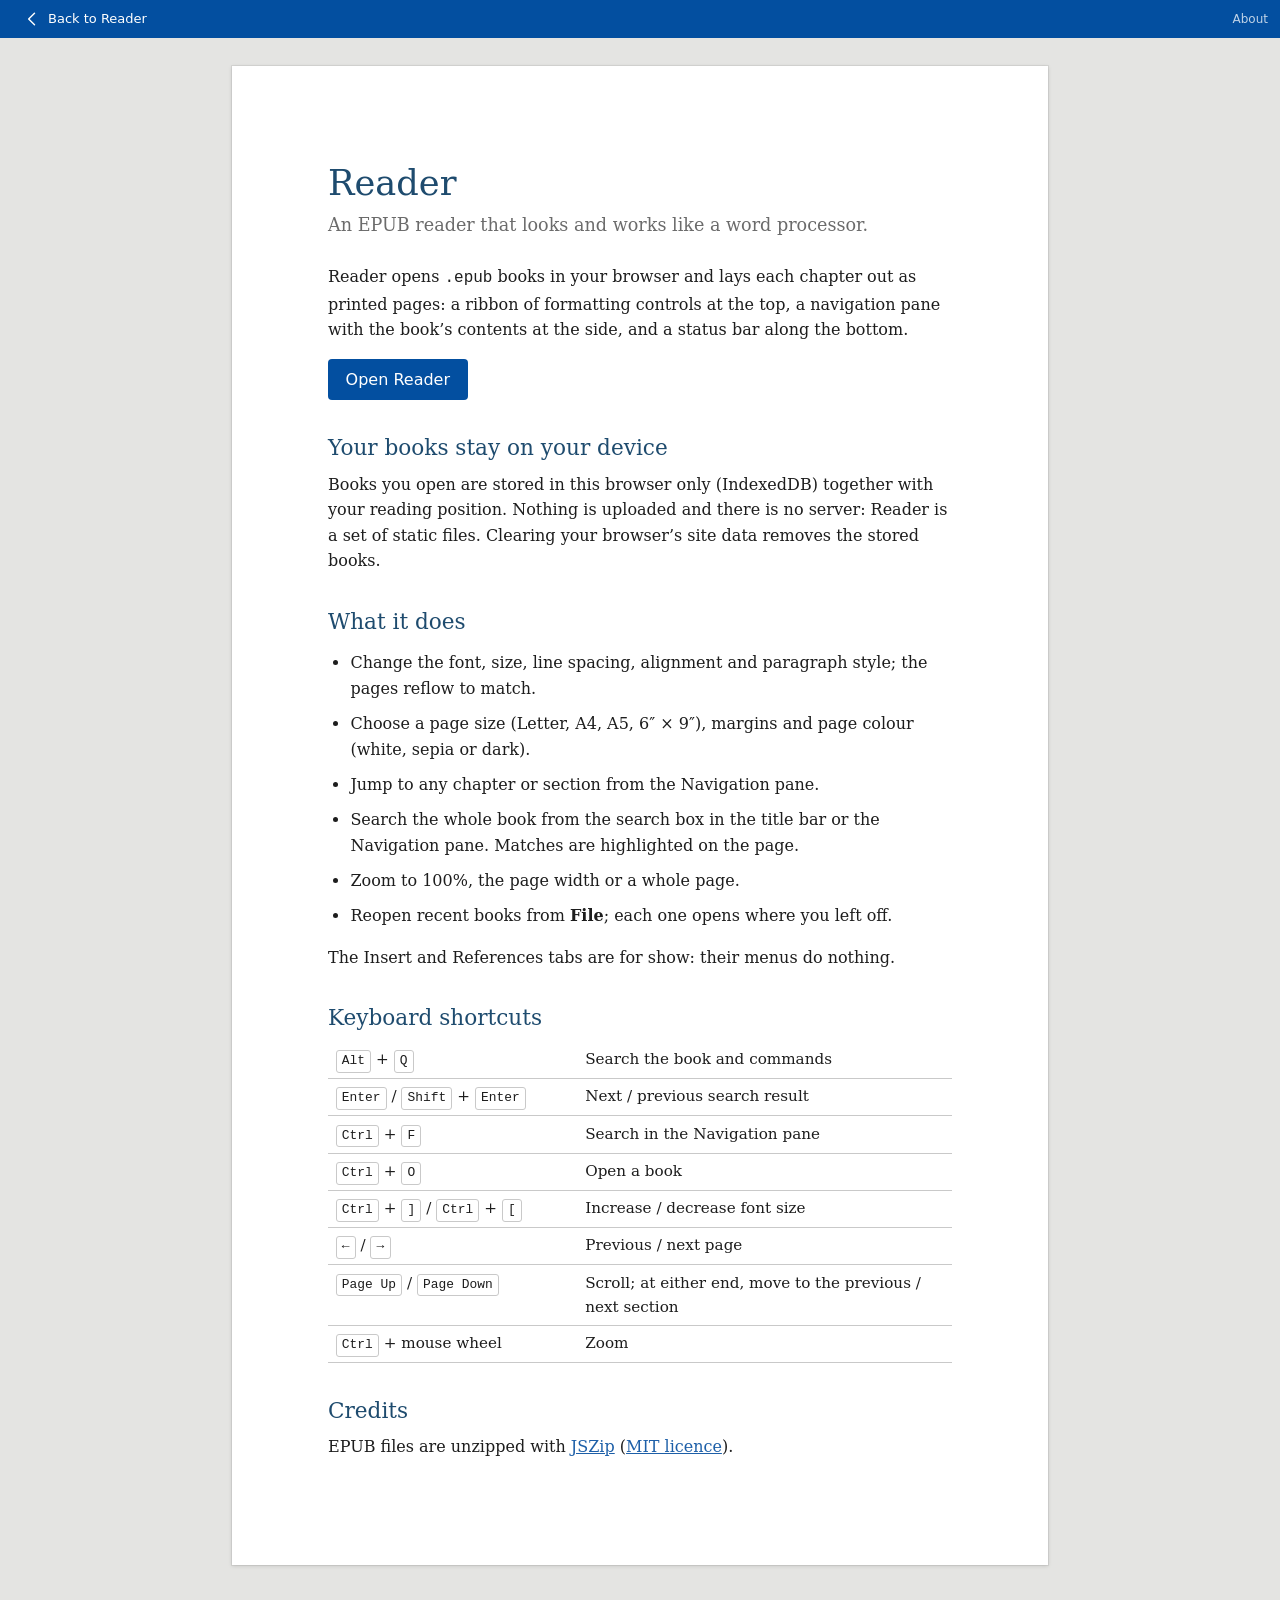
==== about.html @ f87c63a4 "Add Insert, References and Help tabs, title bar search and About page - Insert, References and Help " ====
<!doctype html>
<html lang="en">
<head>
  <meta charset="utf-8">
  <meta name="viewport" content="width=device-width, initial-scale=1">
  <meta http-equiv="Content-Security-Policy" content="default-src 'self'; script-src 'self'; style-src 'self' 'unsafe-inline'; img-src 'self' data:; object-src 'none'; base-uri 'none'; form-action 'none'; frame-src 'none'">
  <meta name="referrer" content="no-referrer">
  <meta name="description" content="About Reader: an EPUB reader laid out like a word processor. Books stay on your device.">
  <title>About Reader</title>
  <link rel="icon" href="assets/icon.svg" type="image/svg+xml">
  <link rel="stylesheet" href="css/app.css">
  <link rel="stylesheet" href="css/book.css">
  <script src="js/about.js"></script>
  <style>
    html, body { height: auto; min-height: 100%; overflow: auto; background: var(--canvas); }
    .about-bar { position: sticky; top: 0; display: flex; justify-content: space-between; gap: 12px; }
    .about-bar a { color: inherit; text-decoration: none; display: inline-flex; align-items: center; gap: 6px; padding: 4px 10px; border-radius: 4px; }
    .about-bar a:hover { background: rgba(255, 255, 255, .15); }
    .sheet {
      width: min(816px, calc(100% - 32px));
      margin: 28px auto 48px;
      padding: clamp(28px, 8vw, 96px);
      background: var(--paper);
      color: var(--ink);
      box-shadow: var(--page-shadow);
      font: 16px/1.6 Georgia, "DejaVu Serif", serif;
    }
    .sheet h1, .sheet h2 { color: var(--heading); font-weight: 500; line-height: 1.2; }
    .sheet h1 { margin: 0 0 .2em; font-size: 2.2em; }
    .sheet h2 { margin: 1.6em 0 .5em; font-size: 1.35em; }
    .sheet .lead { margin: 0 0 1.4em; color: var(--ink-soft); font-size: 1.1em; }
    .sheet p, .sheet li { margin: 0 0 .6em; }
    .sheet ul { padding-left: 1.4em; }
    .sheet a { color: var(--link); }
    .sheet table { width: 100%; border-collapse: collapse; font-size: .95em; }
    .sheet td { padding: .35em .5em; border-bottom: 1px solid var(--rule); vertical-align: top; }
    .sheet td:first-child { width: 40%; white-space: nowrap; }
    kbd {
      display: inline-block;
      padding: 0 .4em;
      border: 1px solid var(--rule);
      border-radius: 3px;
      font: .85em/1.6 ui-monospace, Menlo, Consolas, monospace;
    }
    .open-btn {
      display: inline-flex; align-items: center; gap: 8px; margin-top: .4em; padding: .5em 1.1em;
      border-radius: 4px; background: var(--accent); color: var(--accent-ink) !important; text-decoration: none;
      font-family: var(--ui-font);
    }
    .open-btn:hover { background: var(--accent-deep); }
  </style>
</head>
<body>
  <header class="titlebar about-bar">
    <a href="./" title="Back to Reader">
      <svg viewBox="0 0 24 24" width="20" height="20" fill="none" stroke="currentColor" stroke-width="1.7" stroke-linecap="round" stroke-linejoin="round" aria-hidden="true"><path d="M15 5l-7 7 7 7"/></svg>
      Back to Reader
    </a>
    <span class="tb-note">About</span>
  </header>

  <main class="sheet">
    <h1>Reader</h1>
    <p class="lead">An EPUB reader that looks and works like a word processor.</p>

    <p>Reader opens <code>.epub</code> books in your browser and lays each chapter out as printed pages: a ribbon of formatting controls at the top, a navigation pane with the book’s contents at the side, and a status bar along the bottom.</p>
    <p><a class="open-btn" href="./">Open Reader</a></p>

    <h2>Your books stay on your device</h2>
    <p>Books you open are stored in this browser only (IndexedDB) together with your reading position. Nothing is uploaded and there is no server: Reader is a set of static files. Clearing your browser’s site data removes the stored books.</p>

    <h2>What it does</h2>
    <ul>
      <li>Change the font, size, line spacing, alignment and paragraph style; the pages reflow to match.</li>
      <li>Choose a page size (Letter, A4, A5, 6″ × 9″), margins and page colour (white, sepia or dark).</li>
      <li>Jump to any chapter or section from the Navigation pane.</li>
      <li>Search the whole book from the search box in the title bar or the Navigation pane. Matches are highlighted on the page.</li>
      <li>Zoom to 100%, the page width or a whole page.</li>
      <li>Reopen recent books from <strong>File</strong>; each one opens where you left off.</li>
    </ul>
    <p>The Insert and References tabs are for show: their menus do nothing.</p>

    <h2>Keyboard shortcuts</h2>
    <table>
      <tr><td><kbd>Alt</kbd> + <kbd>Q</kbd></td><td>Search the book and commands</td></tr>
      <tr><td><kbd>Enter</kbd> / <kbd>Shift</kbd> + <kbd>Enter</kbd></td><td>Next / previous search result</td></tr>
      <tr><td><kbd>Ctrl</kbd> + <kbd>F</kbd></td><td>Search in the Navigation pane</td></tr>
      <tr><td><kbd>Ctrl</kbd> + <kbd>O</kbd></td><td>Open a book</td></tr>
      <tr><td><kbd>Ctrl</kbd> + <kbd>]</kbd> / <kbd>Ctrl</kbd> + <kbd>[</kbd></td><td>Increase / decrease font size</td></tr>
      <tr><td><kbd>←</kbd> / <kbd>→</kbd></td><td>Previous / next page</td></tr>
      <tr><td><kbd>Page Up</kbd> / <kbd>Page Down</kbd></td><td>Scroll; at either end, move to the previous / next section</td></tr>
      <tr><td><kbd>Ctrl</kbd> + mouse wheel</td><td>Zoom</td></tr>
    </table>

    <h2>Credits</h2>
    <p>EPUB files are unzipped with <a href="https://stuk.github.io/jszip/" rel="noopener noreferrer">JSZip</a> (<a href="vendor/jszip-LICENSE.md">MIT licence</a>).</p>
  </main>
</body>
</html>
---- css/app.css ----
/* Application chrome: title bar, ribbon, navigation pane, status bar, File
   backstage, dialogs and menus. Page typography lives in book.css. */

:root {
  --accent: #034fa0;
  --accent-deep: #0f3464;
  --accent-ink: #fff;
  --accent-soft: rgba(3, 79, 160, .12);
  --accent-line: #034fa0;
  --chrome: #f5f5f4;
  --chrome-2: #fbfbfa;
  --ribbon: #fcfcfb;
  --canvas: #e4e4e2;
  --line: #d9d9d6;
  --line-strong: #c4c4c0;
  --text: #242424;
  --muted: #646461;
  --hover: rgba(0, 0, 0, .055);
  --press: rgba(0, 0, 0, .1);
  --field: #fff;
  --shadow: 0 1px 3px rgba(0, 0, 0, .14), 0 3px 12px rgba(0, 0, 0, .07);
  --menu-shadow: 0 6px 24px rgba(0, 0, 0, .18), 0 1px 3px rgba(0, 0, 0, .12);
  --ui-font: "Segoe UI", system-ui, -apple-system, Roboto, "Helvetica Neue", Arial, sans-serif;
  --hl: #ffe066;
  --hl-current: #ff9f43;
  color-scheme: light;
}

:root[data-theme="sepia"] {
  --canvas: #dcd5c6;
}

:root[data-theme="dark"] {
  --accent: #0f3464;
  --accent-deep: #0a2547;
  --accent-soft: rgba(110, 168, 230, .16);
  --accent-line: #6ea8e6;
  --chrome: #262626;
  --chrome-2: #2c2c2c;
  --ribbon: #2e2e2e;
  --canvas: #1a1a1a;
  --line: #3b3b3b;
  --line-strong: #4a4a4a;
  --text: #e6e6e6;
  --muted: #a3a3a3;
  --hover: rgba(255, 255, 255, .07);
  --press: rgba(255, 255, 255, .12);
  --field: #1f1f1f;
  --shadow: 0 1px 3px rgba(0, 0, 0, .5), 0 3px 12px rgba(0, 0, 0, .35);
  --menu-shadow: 0 6px 24px rgba(0, 0, 0, .55), 0 1px 3px rgba(0, 0, 0, .4);
  --hl: #8a6d00;
  --hl-current: #c45f00;
  color-scheme: dark;
}

* { box-sizing: border-box; }
[hidden] { display: none !important; }

html, body {
  margin: 0;
  height: 100%;
  overflow: hidden;
  background: var(--chrome);
  color: var(--text);
  font: 13px/1.4 var(--ui-font);
  -webkit-font-smoothing: antialiased;
}

button, input, select { font: inherit; color: inherit; }
button { cursor: pointer; }
svg { flex: none; }

.app {
  position: fixed;
  inset: 0;
  display: flex;
  flex-direction: column;
}
.app > * { flex: none; }
.app > .workspace { flex: 1; }

/* Title bar ---------------------------------------------------------------- */

.titlebar {
  position: relative;
  z-index: 40;
  display: grid;
  grid-template-columns: minmax(0, 1fr) minmax(220px, 560px) minmax(0, 1fr);
  align-items: center;
  gap: 12px;
  height: 38px;
  padding: 0 12px;
  background: var(--accent);
  color: var(--accent-ink);
  user-select: none;
}
.tb-left { display: flex; align-items: center; gap: 8px; min-width: 0; }
.tb-logo { display: flex; opacity: .95; }
.tb-title {
  min-width: 0;
  overflow: hidden;
  white-space: nowrap;
  text-overflow: ellipsis;
}
.tb-doc { font-weight: 600; }
.tb-author { opacity: .75; }
.tb-right { justify-self: end; white-space: nowrap; }
.tb-note { font-size: 12px; opacity: .75; }

/* Title bar search ("Search for tools, help, and more") */
.tb-search {
  position: relative;
  display: flex;
  align-items: center;
  gap: 6px;
  height: 28px;
  padding: 0 4px 0 10px;
  border: 1px solid rgba(255, 255, 255, .28);
  border-radius: 6px;
  background: rgba(255, 255, 255, .14);
  color: rgba(255, 255, 255, .9);
  user-select: text;
}
.tb-search:hover { background: rgba(255, 255, 255, .2); }
.tb-search > svg { width: 16px; height: 16px; }
.tb-search input {
  flex: 1;
  min-width: 0;
  height: 100%;
  padding: 0;
  border: 0;
  outline: 0;
  background: none;
  color: inherit;
  font-size: 13px;
}
.tb-search input::placeholder { color: rgba(255, 255, 255, .82); }
.tb-search input::-webkit-search-cancel-button { display: none; }
.tb-search:focus-within {
  border-color: var(--line-strong);
  background: var(--field);
  color: var(--text);
  box-shadow: 0 2px 8px rgba(0, 0, 0, .2);
}
.tb-search:focus-within input::placeholder { color: var(--muted); }
.tb-count { flex: none; font-size: 12px; opacity: .8; white-space: nowrap; }
.tb-step {
  flex: none;
  display: inline-flex;
  align-items: center;
  justify-content: center;
  width: 22px;
  height: 22px;
  padding: 0;
  border: 0;
  border-radius: 3px;
  background: none;
  color: inherit;
}
.tb-step svg { width: 15px; height: 15px; }
.tb-step:hover { background: rgba(127, 127, 127, .2); }

.tb-results {
  position: absolute;
  top: calc(100% + 4px);
  left: 0;
  right: 0;
  min-width: 300px;
  max-height: min(460px, 70vh);
  overflow-y: auto;
  padding: 4px;
  border: 1px solid var(--line);
  border-radius: 8px;
  background: var(--chrome-2);
  color: var(--text);
  box-shadow: var(--menu-shadow);
}
.tbr-head {
  margin: 8px 8px 4px;
  font-size: 11.5px;
  font-weight: 600;
  color: var(--muted);
}
.tbr-head:first-child { margin-top: 4px; }
.tbr-note { margin: 4px 8px 8px; color: var(--muted); }
.tbr-item {
  display: flex;
  align-items: center;
  gap: 10px;
  width: 100%;
  padding: 6px 8px;
  border: 0;
  border-radius: 4px;
  background: none;
  text-align: left;
}
.tbr-item > svg { width: 16px; height: 16px; color: var(--accent-line); }
.tbr-item:hover, .tbr-item.active { background: var(--hover); }
.tbr-item.active { box-shadow: inset 2px 0 0 var(--accent-line); }
.tbr-res { display: flex; flex-direction: column; min-width: 0; line-height: 1.4; }
.tbr-res small { color: var(--muted); font-size: 11.5px; }
.tbr-res > span { display: -webkit-box; -webkit-line-clamp: 2; -webkit-box-orient: vertical; overflow: hidden; }
.tbr-res mark { background: var(--hl); color: inherit; border-radius: 2px; }
.tbr-all { color: var(--accent-line); font-weight: 600; }

/* Ribbon tabs -------------------------------------------------------------- */

.tabs {
  display: flex;
  align-items: flex-end;
  gap: 2px;
  height: 34px;
  padding: 0 8px;
  background: var(--chrome);
}
.tab {
  position: relative;
  height: 30px;
  padding: 0 14px;
  border: 0;
  border-radius: 4px 4px 0 0;
  background: none;
  white-space: nowrap;
}
.tab:hover { background: var(--hover); }
.tab[aria-selected="true"] { color: var(--accent-line); font-weight: 600; }
.tab[aria-selected="true"]::after {
  content: "";
  position: absolute;
  left: 12px;
  right: 12px;
  bottom: 0;
  height: 3px;
  border-radius: 2px;
  background: var(--accent-line);
}
.tab-file {
  margin-right: 4px;
  background: var(--accent);
  color: var(--accent-ink);
  border-radius: 4px 4px 0 0;
}
.tab-file:hover { background: var(--accent-deep); }
.tabs-spacer { flex: 1; }
.ribbon-toggle { align-self: center; }

/* Ribbon ------------------------------------------------------------------- */

.ribbon {
  margin: 0 8px 6px;
  border: 1px solid var(--line);
  border-radius: 8px;
  background: var(--ribbon);
  box-shadow: 0 1px 2px rgba(0, 0, 0, .04);
}
.panel {
  display: flex;
  align-items: stretch;
  min-height: 92px;
  padding: 4px 4px 0;
  overflow-x: auto;
  scrollbar-width: thin;
}
.ribbon-collapsed .ribbon { display: none; }
.ribbon-collapsed.ribbon-peek .ribbon {
  display: block;
  position: absolute;
  z-index: 30;
  top: 72px;
  left: 0;
  right: 0;
  box-shadow: var(--menu-shadow);
}

.group {
  flex: none;
  display: flex;
  flex-direction: column;
  padding: 0 8px;
  border-right: 1px solid var(--line);
}
.group:last-child { border-right: 0; }
.group-body {
  flex: 1;
  display: flex;
  align-items: flex-start;
  gap: 2px;
}
.group-body.col { flex-direction: column; justify-content: center; gap: 6px; }
.group-label {
  padding: 2px 0 4px;
  text-align: center;
  font-size: 11.5px;
  color: var(--muted);
  white-space: nowrap;
}
.row { display: flex; align-items: center; gap: 2px; }

.rb {
  display: inline-flex;
  align-items: center;
  justify-content: center;
  gap: 2px;
  min-width: 28px;
  height: 28px;
  padding: 0 4px;
  border: 1px solid transparent;
  border-radius: 4px;
  background: none;
  white-space: nowrap;
}
.rb:hover { background: var(--hover); }
a.rb { color: inherit; text-decoration: none; }
.rb:active { background: var(--press); }
.rb[aria-pressed="true"] {
  background: var(--accent-soft);
  border-color: color-mix(in srgb, var(--accent-line) 45%, transparent);
}
.rb-text { gap: 6px; padding: 0 8px 0 4px; }
.rb-drop { font-family: Georgia, serif; font-size: 14px; padding: 0 2px 0 6px; }
.rb-sep { width: 1px; height: 20px; margin: 0 4px; background: var(--line); }
.rb-label { width: 84px; color: var(--muted); }

.rb.big {
  flex-direction: column;
  justify-content: flex-start;
  gap: 2px;
  min-width: 58px;
  height: auto;
  min-height: 64px;
  padding: 4px 6px;
  line-height: 1.15;
  text-align: center;
  font-size: 12px;
}
.rb.big > svg { margin-bottom: 2px; }
.rb.big span { display: inline-flex; flex-direction: column; align-items: center; }
.rb.big span svg { display: inline; margin-top: 1px; }

.sel {
  height: 26px;
  padding: 0 6px;
  border: 1px solid var(--line-strong);
  border-radius: 4px;
  background: var(--field);
}
.sel:hover { border-color: var(--muted); }
.sel:focus-visible { outline: 2px solid var(--accent-line); outline-offset: -1px; }
.sel-font { width: 168px; }
.sel-size { width: 62px; margin-left: 4px; }

.checks { align-items: flex-start; gap: 4px; padding-top: 4px; }
.chk { display: flex; align-items: center; gap: 6px; padding: 1px 2px; white-space: nowrap; cursor: pointer; }
.chk input { margin: 0; accent-color: var(--accent-line); }

.icon-btn {
  display: inline-flex;
  align-items: center;
  justify-content: center;
  width: 30px;
  height: 30px;
  padding: 0;
  border: 0;
  border-radius: 4px;
  background: none;
  color: inherit;
}
.icon-btn:hover { background: var(--hover); }

/* Workspace ---------------------------------------------------------------- */

.workspace {
  position: relative;
  display: flex;
  min-height: 0;
  border-top: 1px solid var(--line);
}

.navpane {
  flex: none;
  display: none;
  flex-direction: column;
  width: 280px;
  min-height: 0;
  border-right: 1px solid var(--line);
  background: var(--chrome-2);
}
.nav-open .navpane { display: flex; }
.np-head {
  display: flex;
  align-items: center;
  justify-content: space-between;
  padding: 8px 6px 4px 14px;
}
.np-head h2 { margin: 0; font-size: 15px; font-weight: 600; }
.np-search {
  display: flex;
  align-items: center;
  gap: 6px;
  margin: 4px 12px 8px;
  padding: 0 8px;
  border: 1px solid var(--line-strong);
  border-radius: 4px;
  background: var(--field);
  color: var(--muted);
}
.np-search:focus-within { border-color: var(--accent-line); box-shadow: 0 0 0 1px var(--accent-line); }
.np-search input {
  flex: 1;
  min-width: 0;
  height: 28px;
  border: 0;
  outline: 0;
  background: none;
  color: var(--text);
}
.np-sub {
  display: flex;
  justify-content: space-between;
  margin: 0 12px;
  padding: 2px 2px 6px;
  border-bottom: 1px solid var(--line);
  font-size: 12px;
}
.np-sub #np-label { color: var(--accent-line); font-weight: 600; }
.np-sub #np-count { color: var(--muted); }
.np-body { flex: 1; min-height: 0; overflow-y: auto; padding: 6px 6px 16px; }
.np-empty { margin: 12px 8px; color: var(--muted); }

.toc-row {
  display: flex;
  align-items: center;
  padding-left: calc(var(--depth, 0) * 14px);
  border-radius: 4px;
}
.toc-row:hover { background: var(--hover); }
.toc-row.active { background: var(--accent-soft); }
.toc-row.active .toc-link { font-weight: 600; }
.toc-caret, .toc-caret-gap {
  flex: none;
  display: inline-flex;
  align-items: center;
  justify-content: center;
  width: 20px;
  height: 26px;
  padding: 0;
  border: 0;
  background: none;
  color: var(--muted);
}
.toc-caret svg { transition: transform .12s; }
.toc-row[aria-expanded="true"] > .toc-caret svg { transform: rotate(90deg); }
.toc-link {
  flex: 1;
  min-width: 0;
  padding: 4px 6px 4px 2px;
  border: 0;
  background: none;
  text-align: left;
  overflow: hidden;
  white-space: nowrap;
  text-overflow: ellipsis;
}
.toc-row[aria-level="1"] .toc-link { color: var(--text); }
.toc-row:not([aria-level="1"]) .toc-link { color: var(--muted); }
.toc-row.active .toc-link { color: var(--text); }

.res-head {
  margin: 10px 6px 4px;
  font-size: 11.5px;
  font-weight: 600;
  color: var(--muted);
  text-transform: uppercase;
  letter-spacing: .03em;
}
.res {
  display: block;
  width: 100%;
  margin-bottom: 4px;
  padding: 6px 8px;
  border: 1px solid var(--line);
  border-radius: 4px;
  background: var(--field);
  text-align: left;
  line-height: 1.45;
  font-size: 12.5px;
}
.res:hover { border-color: var(--accent-line); }
.res.active { border-color: var(--accent-line); box-shadow: inset 3px 0 0 var(--accent-line); }
.res mark { background: var(--hl); color: inherit; border-radius: 2px; }

.nav-scrim { display: none; }

.canvas {
  position: relative;
  flex: 1;
  min-width: 0;
  overflow: auto;
  background: var(--canvas);
  outline: none;
  scroll-behavior: auto;
}

.busy {
  position: absolute;
  top: 16px;
  left: 50%;
  z-index: 5;
  display: flex;
  align-items: center;
  gap: 8px;
  padding: 7px 14px;
  border-radius: 999px;
  background: var(--chrome-2);
  box-shadow: var(--menu-shadow);
  transform: translateX(-50%);
  pointer-events: none;
}
.spinner {
  width: 14px;
  height: 14px;
  border: 2px solid var(--line-strong);
  border-top-color: var(--accent-line);
  border-radius: 50%;
  animation: spin .8s linear infinite;
}
@keyframes spin { to { transform: rotate(360deg); } }

.doc-nav {
  display: flex;
  justify-content: space-between;
  gap: 12px;
  width: min(var(--page-w), calc(100% - 32px));
  margin: 0 auto;
  padding: 4px 0 48px;
}
.dn-btn {
  display: flex;
  align-items: center;
  gap: 8px;
  max-width: 48%;
  padding: 8px 12px;
  border: 1px solid var(--line-strong);
  border-radius: 6px;
  background: var(--chrome-2);
  text-align: left;
}
.dn-btn span { display: flex; flex-direction: column; min-width: 0; }
.dn-btn span, .dn-btn small { overflow: hidden; white-space: nowrap; text-overflow: ellipsis; }
.dn-btn small { color: var(--muted); font-size: 11.5px; }
.dn-btn:hover { border-color: var(--accent-line); }
.dn-next { margin-left: auto; text-align: right; }
.dn-next span { align-items: flex-end; }
.dn-end { margin-left: auto; align-self: center; color: var(--muted); }

/* Status bar --------------------------------------------------------------- */

.statusbar {
  display: flex;
  align-items: center;
  gap: 2px;
  height: 28px;
  padding: 0 8px;
  border-top: 1px solid var(--line);
  background: var(--chrome);
  font-size: 12px;
  color: var(--muted);
  white-space: nowrap;
}
.sb-item { padding: 0 8px; }
.sb-btn-text { height: 24px; border: 0; border-radius: 3px; background: none; color: inherit; }
.sb-btn-text:hover { background: var(--hover); }
.sb-spacer { flex: 1; }
.sb-btn {
  display: inline-flex;
  align-items: center;
  justify-content: center;
  width: 26px;
  height: 24px;
  padding: 0;
  border: 0;
  border-radius: 3px;
  background: none;
  color: inherit;
}
.sb-btn svg { width: 16px; height: 16px; }
.sb-btn:hover { background: var(--hover); color: var(--text); }
.sb-zoom { display: flex; align-items: center; }
.sb-zoom input { width: 110px; accent-color: var(--accent-line); }
.sb-zoomval {
  min-width: 46px;
  height: 24px;
  border: 0;
  border-radius: 3px;
  background: none;
  color: inherit;
}
.sb-zoomval:hover { background: var(--hover); }

/* Backstage (File) --------------------------------------------------------- */

.backstage {
  position: fixed;
  inset: 38px 0 0;
  z-index: 20;
  display: flex;
  background: var(--chrome-2);
}
.bs-side {
  flex: none;
  display: flex;
  flex-direction: column;
  width: 200px;
  padding: 12px 0;
  background: var(--accent);
  color: var(--accent-ink);
}
.bs-back {
  width: 40px;
  height: 40px;
  margin: 0 0 12px 12px;
  border: 1px solid rgba(255, 255, 255, .35);
  border-radius: 50%;
  background: none;
  display: inline-flex;
  align-items: center;
  justify-content: center;
}
.bs-back:hover { background: rgba(255, 255, 255, .12); }
.bs-link {
  display: flex;
  align-items: center;
  gap: 12px;
  height: 44px;
  padding: 0 20px;
  border: 0;
  background: none;
  text-align: left;
  font-size: 14px;
}
.bs-link:hover { background: rgba(255, 255, 255, .1); }
.bs-link.active { background: rgba(255, 255, 255, .18); font-weight: 600; }
.bs-side-spacer { flex: 1; }
.bs-main {
  flex: 1;
  min-width: 0;
  overflow-y: auto;
  padding: 28px 44px 48px;
}
.bs-main h1 { margin: 0 0 22px; font-size: 30px; font-weight: 400; }
.bs-h2 { margin: 30px 0 8px; font-size: 15px; font-weight: 600; }
.bs-browse {
  display: flex;
  align-items: center;
  gap: 16px;
  width: min(520px, 100%);
  padding: 16px 18px;
  border: 1px dashed var(--line-strong);
  border-radius: 8px;
  background: var(--ribbon);
  text-align: left;
}
.bs-browse:hover { border-color: var(--accent-line); background: var(--accent-soft); }
.bs-browse svg { color: var(--accent-line); }
.bs-browse span { display: flex; flex-direction: column; gap: 2px; }
.bs-browse strong { font-size: 15px; font-weight: 600; }
.bs-browse small { color: var(--muted); font-size: 12.5px; }
.bs-empty { max-width: 520px; }

.recent { list-style: none; margin: 0; padding: 0; max-width: 820px; border-top: 1px solid var(--line); }
.recent-item { display: flex; align-items: center; border-bottom: 1px solid var(--line); }
.recent-item:hover { background: var(--hover); }
.recent-item.current .ri-title::after { content: " · open"; color: var(--accent-line); font-weight: 400; font-size: 12px; }
.ri-main {
  flex: 1;
  min-width: 0;
  display: flex;
  align-items: center;
  gap: 14px;
  padding: 8px 8px 8px 6px;
  border: 0;
  background: none;
  text-align: left;
}
.ri-cover {
  flex: none;
  width: 36px;
  height: 50px;
  border-radius: 2px;
  object-fit: cover;
  box-shadow: 0 1px 3px rgba(0, 0, 0, .25);
  background: var(--field);
}
.no-cover { display: inline-flex; align-items: center; justify-content: center; color: var(--muted); }
.ri-text { flex: 1; min-width: 0; display: flex; flex-direction: column; }
.ri-title, .ri-sub { overflow: hidden; white-space: nowrap; text-overflow: ellipsis; }
.ri-title { font-size: 14px; font-weight: 600; }
.ri-sub { color: var(--muted); }
.ri-meta { display: flex; flex-direction: column; align-items: flex-end; color: var(--muted); font-size: 12px; white-space: nowrap; }
.ri-more { margin-right: 6px; }

.info { display: flex; gap: 28px; align-items: flex-start; }
.info-cover { flex: none; width: 140px; height: auto; border-radius: 3px; box-shadow: var(--shadow); }
.info-cover.no-cover { height: 190px; background: var(--field); }
.info-cover.no-cover svg { width: 48px; height: 48px; }
.info-text h2 { margin: 0 0 14px; font-size: 20px; font-weight: 600; }
.props { border-collapse: collapse; }
.props th, .props td { padding: 5px 0; vertical-align: top; text-align: left; }
.props th { width: 150px; padding-right: 16px; color: var(--muted); font-weight: 400; }

.muted { color: var(--muted); }

.drop-overlay {
  position: fixed;
  inset: 0;
  z-index: 60;
  display: flex;
  align-items: center;
  justify-content: center;
  background: color-mix(in srgb, var(--accent) 22%, transparent);
  backdrop-filter: blur(2px);
  pointer-events: none;
}
.drop-overlay > div {
  display: flex;
  flex-direction: column;
  align-items: center;
  gap: 10px;
  padding: 28px 40px;
  border: 2px dashed var(--accent-line);
  border-radius: 12px;
  background: var(--chrome-2);
  font-size: 16px;
  box-shadow: var(--menu-shadow);
}

/* Dialogs, menus, toasts (ui.js) ------------------------------------------ */

.ui-backdrop {
  position: fixed;
  inset: 0;
  z-index: 80;
  display: flex;
  align-items: center;
  justify-content: center;
  background: rgba(0, 0, 0, .3);
}
.ui-dialog {
  max-height: calc(100vh - 32px);
  display: flex;
  flex-direction: column;
  border-radius: 8px;
  background: var(--chrome-2);
  box-shadow: var(--menu-shadow);
}
.ui-dialog-head { display: flex; align-items: center; justify-content: space-between; padding: 12px 10px 4px 20px; }
.ui-dialog-head h2 { margin: 0; font-size: 16px; font-weight: 600; }
.ui-dialog-body { padding: 4px 20px 8px; overflow-y: auto; }
.ui-dialog-body p { margin: .5em 0; }
.ui-dialog-foot { display: flex; justify-content: flex-end; gap: 8px; padding: 12px 20px 16px; }
.btn {
  min-width: 80px;
  height: 32px;
  padding: 0 14px;
  border: 1px solid var(--line-strong);
  border-radius: 4px;
  background: var(--field);
}
.btn:hover { background: var(--hover); }
.btn.primary { border-color: var(--accent); background: var(--accent); color: var(--accent-ink); }
.btn.primary:hover { filter: brightness(1.1); }
.field { display: flex; flex-direction: column; gap: 4px; }
.field input { height: 30px; padding: 0 8px; border: 1px solid var(--line-strong); border-radius: 4px; background: var(--field); }

.ui-menu {
  position: fixed;
  z-index: 90;
  min-width: 180px;
  max-height: calc(100vh - 16px);
  overflow-y: auto;
  padding: 4px;
  border: 1px solid var(--line);
  border-radius: 6px;
  background: var(--chrome-2);
  box-shadow: var(--menu-shadow);
}
.ui-menu button {
  display: flex;
  align-items: center;
  gap: 10px;
  width: 100%;
  padding: 6px 14px 6px 8px;
  border: 0;
  border-radius: 4px;
  background: none;
  text-align: left;
  white-space: pre;
}
.ui-menu button:hover, .ui-menu button:focus-visible { background: var(--hover); outline: none; }
.ui-menu button svg { width: 18px; height: 18px; color: var(--accent-line); }
.ui-menu-gap { flex: none; width: 18px; }
.ui-menu-sep { height: 1px; margin: 4px 6px; background: var(--line); }

.ui-toast {
  position: fixed;
  left: 50%;
  bottom: 44px;
  z-index: 95;
  max-width: calc(100vw - 32px);
  padding: 9px 16px;
  border-radius: 6px;
  background: #323232;
  color: #fff;
  box-shadow: var(--menu-shadow);
  opacity: 0;
  transform: translate(-50%, 8px);
  transition: opacity .18s, transform .18s;
  pointer-events: none;
}
.ui-toast.show { opacity: 1; transform: translate(-50%, 0); }

:focus-visible { outline: 2px solid var(--accent-line); outline-offset: 1px; }

/* Narrow screens ----------------------------------------------------------- */

@media (max-width: 760px) {
  .tb-note, .tb-title { display: none; }
  .titlebar { grid-template-columns: auto minmax(0, 1fr); gap: 10px; }
  .tb-right { display: none; }
  .tb-results { min-width: 0; position: fixed; top: 42px; left: 8px; right: 8px; }
  .tabs { overflow-x: auto; scrollbar-width: none; }
  .ribbon { margin: 0 4px 4px; }
  .ribbon-collapsed.ribbon-peek .ribbon { top: 72px; }
  .panel { min-height: 84px; }
  .rb.big { min-width: 52px; font-size: 11.5px; }
  .sel-font { width: 130px; }

  .navpane {
    position: absolute;
    z-index: 15;
    top: 0;
    bottom: 0;
    left: 0;
    width: min(320px, 86vw);
    box-shadow: var(--menu-shadow);
  }
  .nav-open .nav-scrim {
    display: block;
    position: absolute;
    inset: 0;
    z-index: 14;
    background: rgba(0, 0, 0, .25);
  }

  .sb-wide, .sb-zoom input { display: none; }
  .sb-item { padding: 0 4px; }

  .backstage { flex-direction: column; }
  .bs-side { flex-direction: row; align-items: center; width: auto; padding: 6px 8px; overflow-x: auto; }
  .bs-back { margin: 0 8px 0 0; width: 34px; height: 34px; }
  .bs-link { height: 36px; padding: 0 12px; }
  .bs-side-spacer { display: none; }
  .bs-main { padding: 20px 16px 40px; }
  .bs-main h1 { font-size: 24px; margin-bottom: 16px; }
  .ri-meta { display: none; }
  .info { flex-direction: column; }
  .props th { width: 110px; }
}

@media (prefers-reduced-motion: reduce) {
  .spinner { animation-duration: 2s; }
  .ui-toast, .toc-caret svg { transition: none; }
}
---- css/book.css ----
/* Pages and the book's text. Everything here applies identically to the
   visible document and the off-screen measuring host, so pagination matches
   what is displayed. Only `zoom` differs (visible pages only). */

:root {
  --paper: #fff;
  --ink: #1d1d1d;
  --ink-soft: #6b6b6b;
  --heading: #1e4b6e;
  --link: #1d5fa8;
  --rule: #c9c9c9;
  --page-shadow: 0 0 0 1px rgba(0, 0, 0, .06), 0 1px 4px rgba(0, 0, 0, .14);
}
:root[data-theme="sepia"] {
  --paper: #f7f0e1;
  --ink: #3a2e22;
  --ink-soft: #8a7a66;
  --heading: #6b3f1d;
  --link: #8a4b14;
  --rule: #d7c8ab;
}
:root[data-theme="dark"] {
  --paper: #242424;
  --ink: #dedede;
  --ink-soft: #8c8c8c;
  --heading: #8ec5e8;
  --link: #8ab8f0;
  --rule: #4a4a4a;
  --page-shadow: 0 0 0 1px rgba(255, 255, 255, .05), 0 1px 6px rgba(0, 0, 0, .6);
}

.doc {
  --zoom: 1;
  width: max-content;
  min-width: 100%;
  padding: 24px 24px 8px;
}
@media (max-width: 760px) {
  .doc { padding: 8px 8px 4px; }
}

.page {
  position: relative;
  width: var(--page-w);
  height: var(--page-h);
  padding: var(--mv) var(--mh);
  overflow: hidden;
  background: var(--paper);
  color: var(--ink);
}
.page.tall { height: auto; min-height: var(--page-h); }

.doc .page {
  zoom: var(--zoom);
  margin: 0 auto 18px;
  box-shadow: var(--page-shadow);
}

.measure {
  position: absolute;
  top: 0;
  left: -20000px;
  visibility: hidden;
  pointer-events: none;
  contain: layout style;
}

/* Header and footer sit in the top and bottom margins. */
.page-head, .page-foot {
  position: absolute;
  left: var(--mh);
  right: var(--mh);
  display: flex;
  justify-content: space-between;
  gap: 24px;
  font: 9pt/1.2 var(--ui-font, system-ui, sans-serif);
  color: var(--ink-soft);
  pointer-events: none;
}
.page-head { top: calc(var(--mv) / 2); transform: translateY(-50%); }
.page-head span { overflow: hidden; white-space: nowrap; text-overflow: ellipsis; }
.page-foot { bottom: calc(var(--mv) / 2); transform: translateY(50%); justify-content: center; }
[data-hf="off"] .page-head, [data-hf="off"] .page-foot, .page[data-chstart] .page-head { display: none; }

/* Text --------------------------------------------------------------------- */

.page-body {
  display: flow-root;
  font-family: var(--doc-font);
  font-size: var(--doc-size);
  line-height: var(--doc-lh);
  overflow-wrap: break-word;
  hyphens: manual;
  font-kerning: normal;
  text-rendering: optimizeLegibility;
}
[data-align="justify"] .page-body { text-align: justify; hyphens: auto; }

.page-body > :first-child { margin-top: 0 !important; }

.page-body p { margin: 0 0 .65em; }
[data-para="indented"] .page-body p { margin: 0; text-indent: 1.5em; }
[data-para="indented"] .page-body :is(h1, h2, h3, h4, h5, h6, hr, blockquote, figure, table, ul, ol, pre) + p,
[data-para="indented"] .page-body > p:first-child[data-p$=".0"],
[data-para="indented"] .page-body :is(li, td, th, blockquote, figcaption, dd) p { text-indent: 0; }
.page-body p.cont { text-indent: 0; }

.page-body :is(h1, h2, h3, h4, h5, h6) {
  margin: 1em 0 .5em;
  color: var(--heading);
  line-height: 1.2;
  font-weight: 600;
  text-indent: 0;
  break-after: avoid;
}
.page-body h1 { font-size: 1.75em; font-weight: 500; }
.page-body h2 { font-size: 1.45em; font-weight: 500; }
.page-body h3 { font-size: 1.2em; }
.page-body h4 { font-size: 1.05em; }
.page-body h5, .page-body h6 { font-size: 1em; font-style: italic; }

.page-body a { color: var(--link); text-decoration: underline; text-underline-offset: .15em; }

.page-body img {
  max-width: 100%;
  max-height: var(--content-h);
  height: auto;
  vertical-align: bottom;
}
.page-body p:has(> img:only-child) { text-align: center; text-indent: 0; }
.page-body figure { margin: 0 0 .8em; text-align: center; }
.page-body figcaption { font-size: .88em; color: var(--ink-soft); }

.page-body blockquote { margin: 0 0 .8em 1.6em; padding: 0; }
.page-body :is(ul, ol) { margin: 0 0 .65em; padding-left: 1.6em; }
.page-body li { margin: 0 0 .2em; }
.page-body li > p { margin: 0; }
.page-body dl { margin: 0 0 .65em; }
.page-body dt { font-weight: 600; }
.page-body dd { margin: 0 0 .3em 1.6em; }

.page-body hr {
  width: 30%;
  margin: 1.2em auto;
  border: 0;
  border-top: 1px solid var(--rule);
}

.page-body pre {
  margin: 0 0 .8em;
  font: .85em/1.45 ui-monospace, "Cascadia Mono", Menlo, Consolas, monospace;
  white-space: pre-wrap;
}
.page-body code, .page-body kbd, .page-body samp { font-family: ui-monospace, "Cascadia Mono", Menlo, Consolas, monospace; font-size: .9em; }

.page-body table { width: 100%; margin: 0 0 .8em; border-collapse: collapse; font-size: .92em; }
.page-body :is(td, th) { padding: .25em .45em; border: 1px solid var(--rule); vertical-align: top; text-indent: 0; }
.page-body th { font-weight: 600; }
.page-body caption { padding-bottom: .3em; color: var(--ink-soft); }

.page-body small { font-size: .85em; }
.page-body mark { background: var(--hl, #ffe066); color: inherit; }

::highlight(search) { background-color: var(--hl, #ffe066); color: inherit; }
::highlight(search-current) { background-color: var(--hl-current, #ff9f43); color: inherit; }
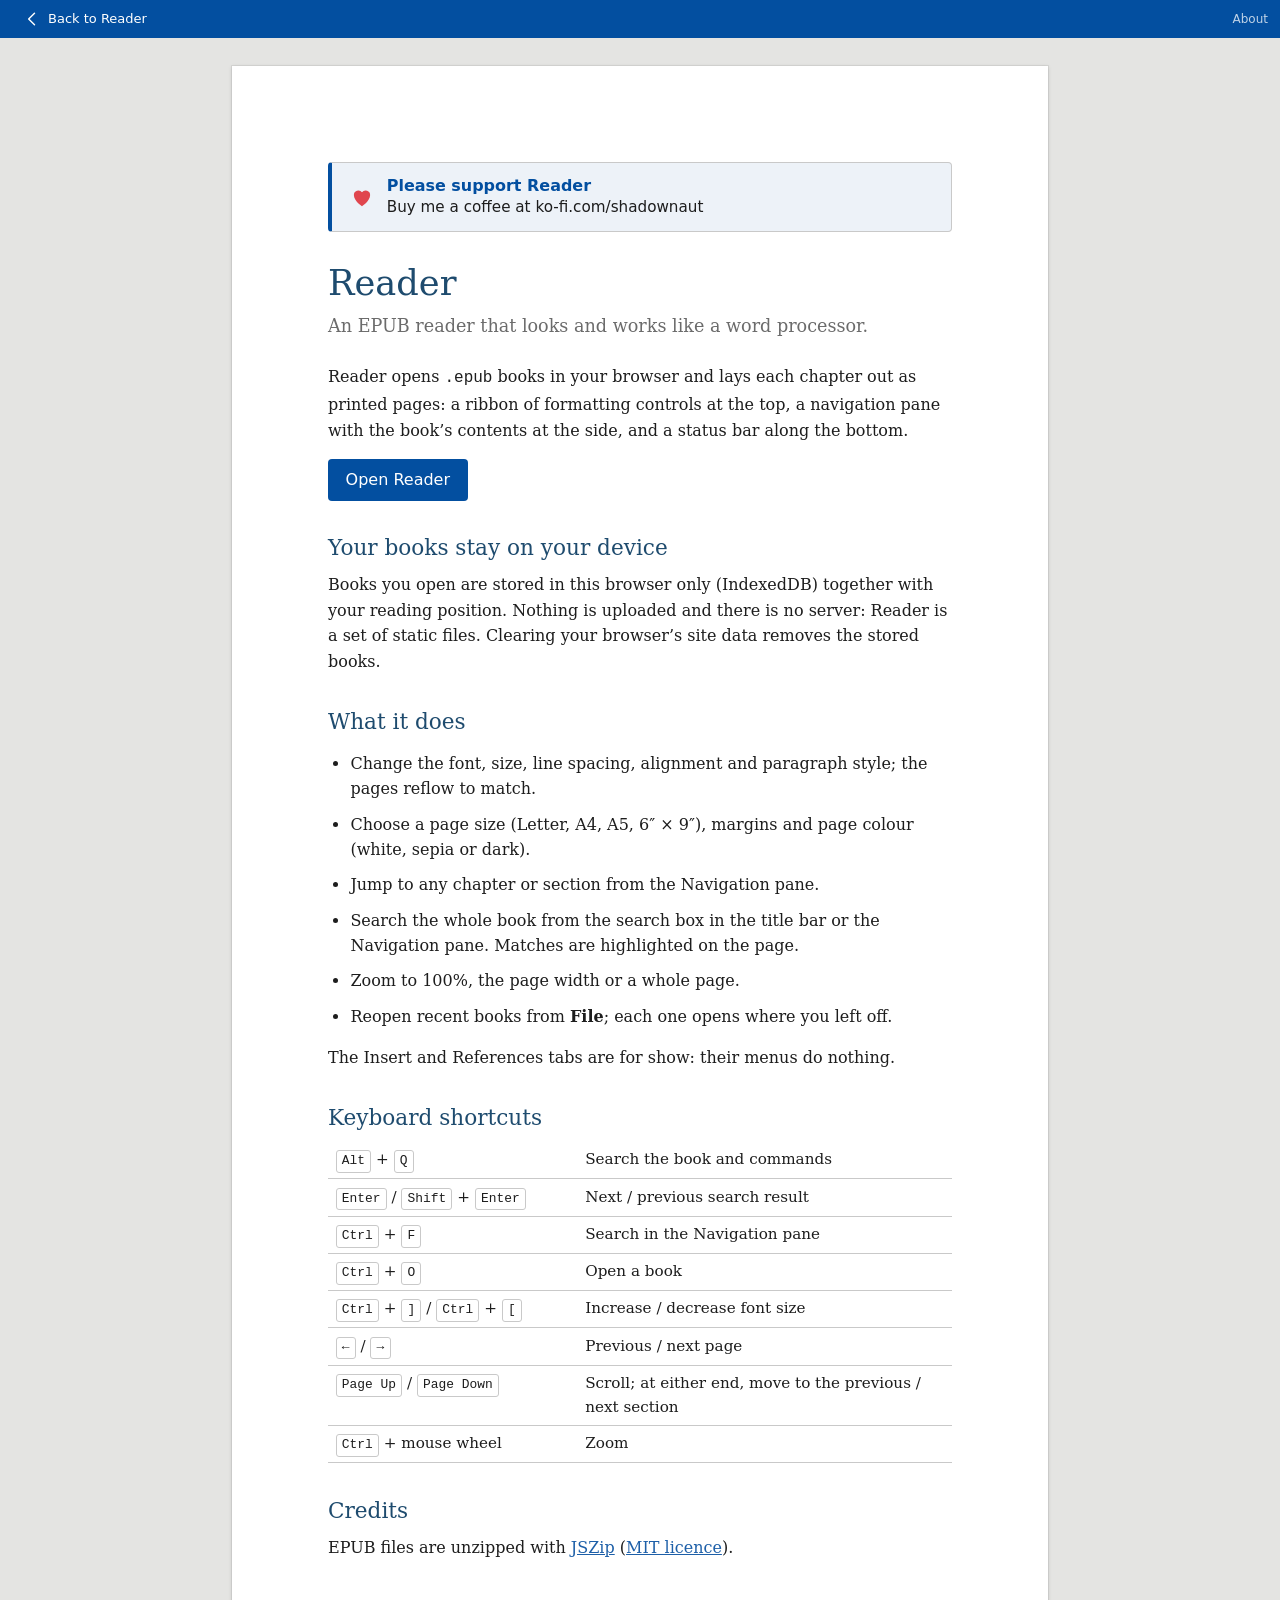
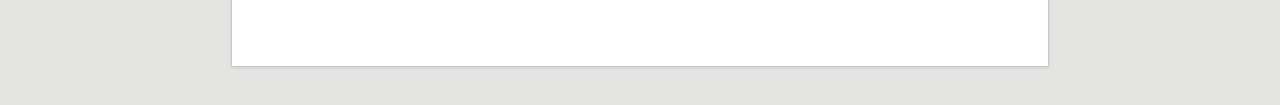
==== commit 90489229: "Add a Ko-fi support link to the top of the About page Co-Authored-By: Claude Opus 5.5 <noreply@anthr" ====
--- a/about.html
+++ b/about.html
@@ -48,6 +48,15 @@
       font-family: var(--ui-font);
     }
     .open-btn:hover { background: var(--accent-deep); }
+    .support {
+      display: flex; align-items: center; gap: 12px; margin: 0 0 2em; padding: .8em 1.1em;
+      border: 1px solid var(--rule); border-left: 4px solid var(--accent-line); border-radius: 4px;
+      background: color-mix(in srgb, var(--accent-line) 7%, transparent);
+      color: var(--ink) !important; text-decoration: none; font-family: var(--ui-font); font-size: .95em; line-height: 1.4;
+    }
+    .support:hover { background: color-mix(in srgb, var(--accent-line) 13%, transparent); }
+    .support svg { flex: none; color: #e0464e; }
+    .support strong { display: block; color: var(--accent-line); font-size: 1.05em; }
   </style>
 </head>
 <body>
@@ -60,6 +69,11 @@
   </header>
 
   <main class="sheet">
+    <a class="support" href="https://ko-fi.com/shadownaut" target="_blank" rel="noopener noreferrer">
+      <svg viewBox="0 0 24 24" width="26" height="26" fill="currentColor" aria-hidden="true"><path d="M12 20.5s-7.5-4.6-7.5-10.3A4.2 4.2 0 0 1 12 7.6a4.2 4.2 0 0 1 7.5 2.6c0 5.7-7.5 10.3-7.5 10.3z"/></svg>
+      <span><strong>Please support Reader</strong>Buy me a coffee at ko-fi.com/shadownaut</span>
+    </a>
+
     <h1>Reader</h1>
     <p class="lead">An EPUB reader that looks and works like a word processor.</p>
 
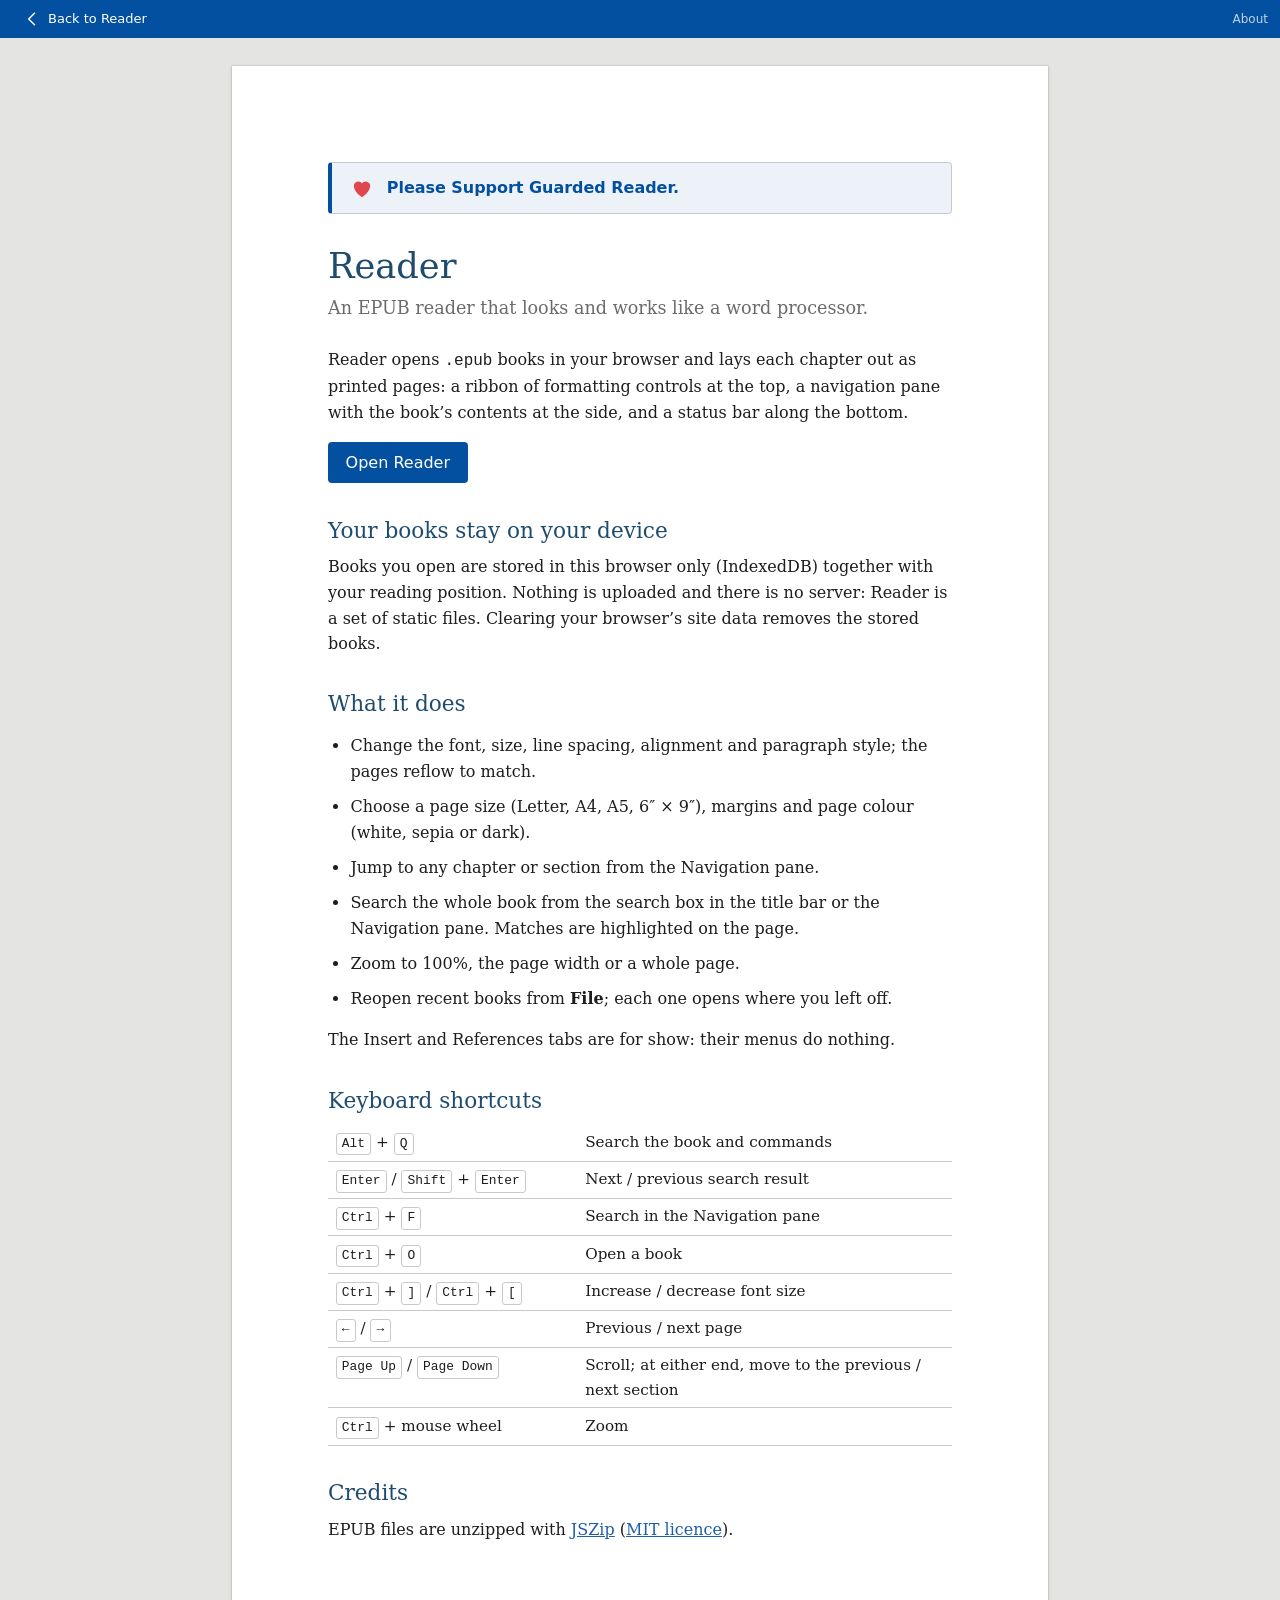
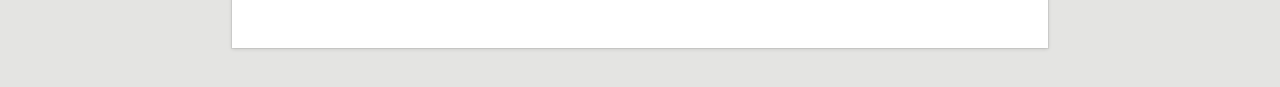
==== commit 48b46d0f: "Reword the About page support link Co-Authored-By: Claude Opus 5.5 <noreply@anthropic.com> Claude-Se" ====
--- a/about.html
+++ b/about.html
@@ -71,7 +71,7 @@
   <main class="sheet">
     <a class="support" href="https://ko-fi.com/shadownaut" target="_blank" rel="noopener noreferrer">
       <svg viewBox="0 0 24 24" width="26" height="26" fill="currentColor" aria-hidden="true"><path d="M12 20.5s-7.5-4.6-7.5-10.3A4.2 4.2 0 0 1 12 7.6a4.2 4.2 0 0 1 7.5 2.6c0 5.7-7.5 10.3-7.5 10.3z"/></svg>
-      <span><strong>Please support Reader</strong>Buy me a coffee at ko-fi.com/shadownaut</span>
+      <span><strong>Please Support Guarded Reader.</strong></span>
     </a>
 
     <h1>Reader</h1>
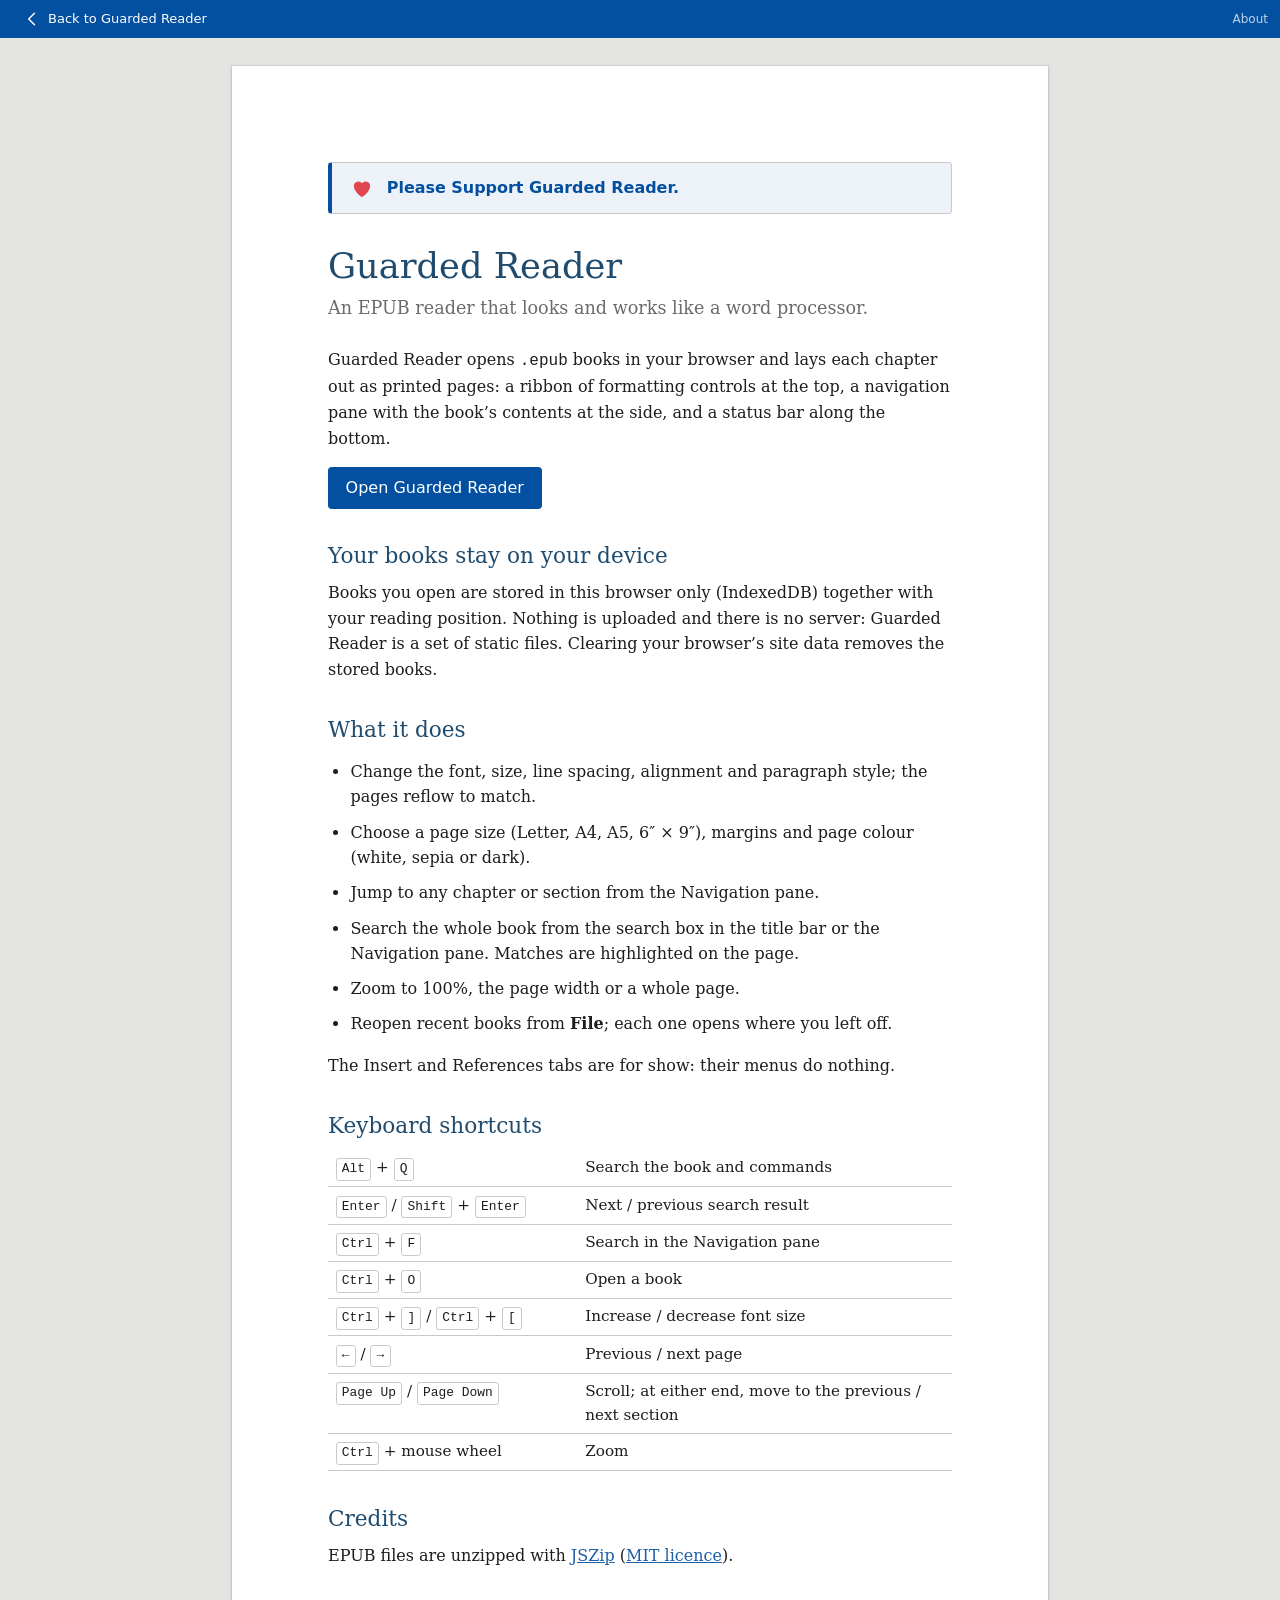
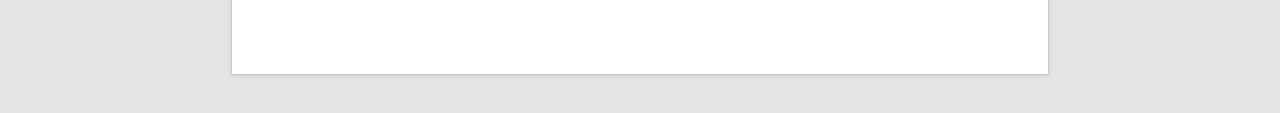
==== commit 02ecca37: "Rename to Guarded Reader and add a padlock to the book logo The title bar logo and favicon now show " ====
--- a/about.html
+++ b/about.html
@@ -5,8 +5,8 @@
   <meta name="viewport" content="width=device-width, initial-scale=1">
   <meta http-equiv="Content-Security-Policy" content="default-src 'self'; script-src 'self'; style-src 'self' 'unsafe-inline'; img-src 'self' data:; object-src 'none'; base-uri 'none'; form-action 'none'; frame-src 'none'">
   <meta name="referrer" content="no-referrer">
-  <meta name="description" content="About Reader: an EPUB reader laid out like a word processor. Books stay on your device.">
-  <title>About Reader</title>
+  <meta name="description" content="About Guarded Reader: an EPUB reader laid out like a word processor. Books stay on your device.">
+  <title>About Guarded Reader</title>
   <link rel="icon" href="assets/icon.svg" type="image/svg+xml">
   <link rel="stylesheet" href="css/app.css">
   <link rel="stylesheet" href="css/book.css">
@@ -61,9 +61,9 @@
 </head>
 <body>
   <header class="titlebar about-bar">
-    <a href="./" title="Back to Reader">
+    <a href="./" title="Back to Guarded Reader">
       <svg viewBox="0 0 24 24" width="20" height="20" fill="none" stroke="currentColor" stroke-width="1.7" stroke-linecap="round" stroke-linejoin="round" aria-hidden="true"><path d="M15 5l-7 7 7 7"/></svg>
-      Back to Reader
+      Back to Guarded Reader
     </a>
     <span class="tb-note">About</span>
   </header>
@@ -74,14 +74,14 @@
       <span><strong>Please Support Guarded Reader.</strong></span>
     </a>
 
-    <h1>Reader</h1>
+    <h1>Guarded Reader</h1>
     <p class="lead">An EPUB reader that looks and works like a word processor.</p>
 
-    <p>Reader opens <code>.epub</code> books in your browser and lays each chapter out as printed pages: a ribbon of formatting controls at the top, a navigation pane with the book’s contents at the side, and a status bar along the bottom.</p>
-    <p><a class="open-btn" href="./">Open Reader</a></p>
+    <p>Guarded Reader opens <code>.epub</code> books in your browser and lays each chapter out as printed pages: a ribbon of formatting controls at the top, a navigation pane with the book’s contents at the side, and a status bar along the bottom.</p>
+    <p><a class="open-btn" href="./">Open Guarded Reader</a></p>
 
     <h2>Your books stay on your device</h2>
-    <p>Books you open are stored in this browser only (IndexedDB) together with your reading position. Nothing is uploaded and there is no server: Reader is a set of static files. Clearing your browser’s site data removes the stored books.</p>
+    <p>Books you open are stored in this browser only (IndexedDB) together with your reading position. Nothing is uploaded and there is no server: Guarded Reader is a set of static files. Clearing your browser’s site data removes the stored books.</p>
 
     <h2>What it does</h2>
     <ul>
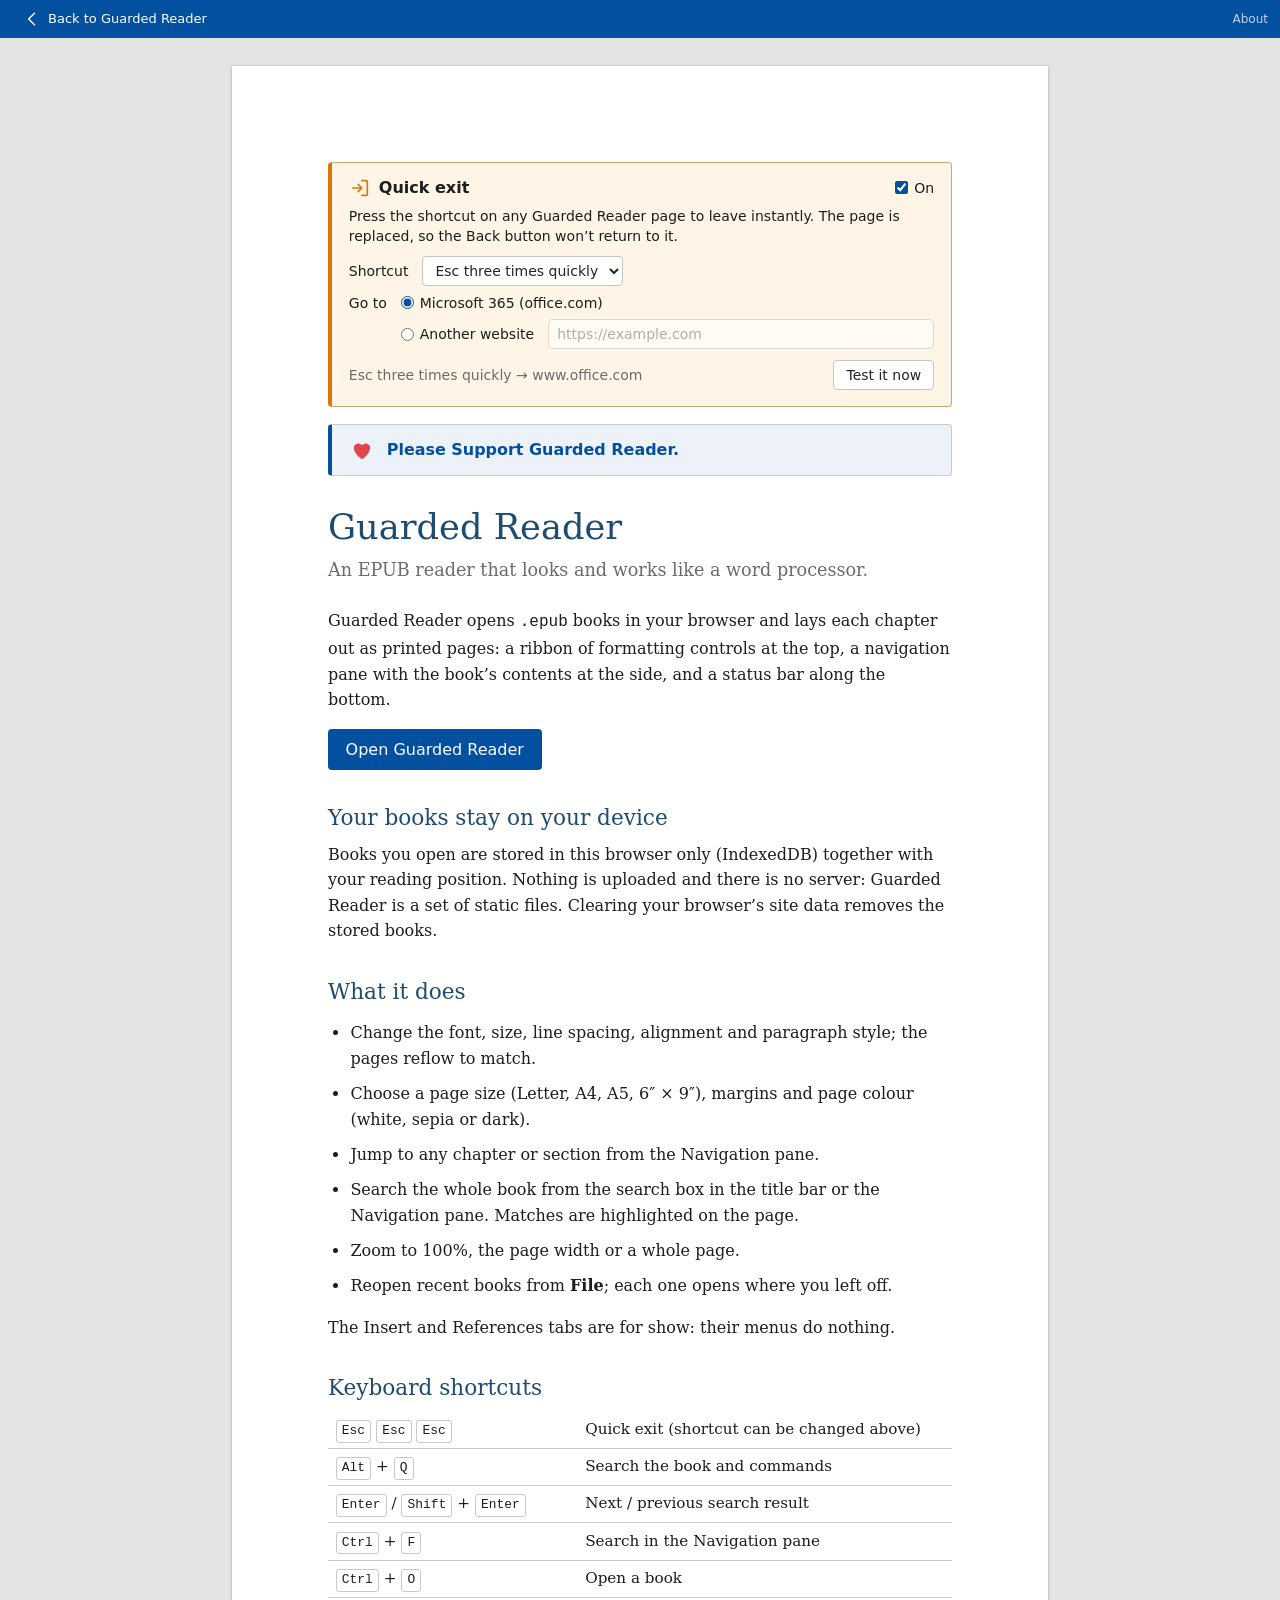
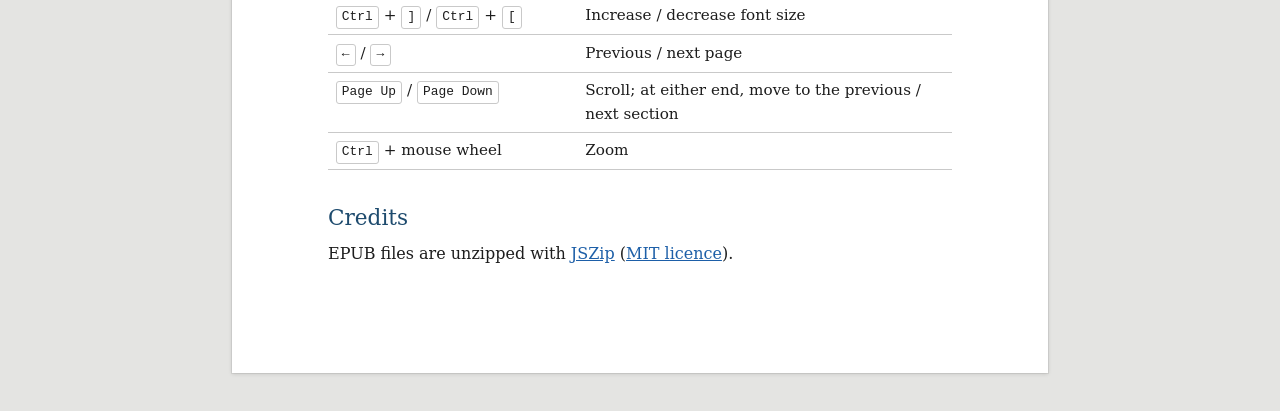
==== commit 3ff98399: "Add quick exit and an About link on the File screen - Quick exit: a shortcut (Esc three times by def" ====
--- a/about.html
+++ b/about.html
@@ -11,6 +11,7 @@
   <link rel="stylesheet" href="css/app.css">
   <link rel="stylesheet" href="css/book.css">
   <script src="js/about.js"></script>
+  <script type="module" src="js/about-page.js"></script>
   <style>
     html, body { height: auto; min-height: 100%; overflow: auto; background: var(--canvas); }
     .about-bar { position: sticky; top: 0; display: flex; justify-content: space-between; gap: 12px; }
@@ -57,6 +58,38 @@
     .support:hover { background: color-mix(in srgb, var(--accent-line) 13%, transparent); }
     .support svg { flex: none; color: #e0464e; }
     .support strong { display: block; color: var(--accent-line); font-size: 1.05em; }
+
+    /* Quick exit panel */
+    .qe {
+      margin: 0 0 1.2em; padding: 1em 1.2em 1.1em;
+      border: 1px solid color-mix(in srgb, #d97706 45%, var(--rule)); border-left: 4px solid #d97706; border-radius: 4px;
+      background: color-mix(in srgb, #f59e0b 10%, var(--paper));
+      font: 14px/1.45 var(--ui-font); color: var(--ink);
+    }
+    .qe-head { display: flex; align-items: center; justify-content: space-between; gap: 12px; margin-bottom: .5em; }
+    .qe-head h2 { display: flex; align-items: center; gap: 8px; margin: 0; color: var(--ink); font: 600 16px/1.2 var(--ui-font); }
+    .qe-head h2 svg { color: #d97706; }
+    .qe p { margin: 0 0 .7em; }
+    .qe-row { display: flex; flex-wrap: wrap; align-items: center; gap: 8px 14px; margin: .45em 0; }
+    .qe label { display: inline-flex; align-items: center; gap: 6px; cursor: pointer; }
+    .qe input[type="radio"], .qe input[type="checkbox"] { margin: 0; accent-color: var(--accent-line); }
+    .qe select, .qe input[type="url"] {
+      height: 30px; padding: 0 8px; border: 1px solid var(--line-strong); border-radius: 4px;
+      background: var(--field); color: var(--text); font: inherit;
+    }
+    .qe input[type="url"] { flex: 1; min-width: 200px; }
+    .qe input[type="url"]:disabled { opacity: .55; }
+    .qe input.invalid { border-color: #c62828; }
+    .qe-foot { display: flex; flex-wrap: wrap; align-items: center; gap: 10px 14px; margin-top: .8em; }
+    .qe-status { flex: 1; min-width: 200px; color: var(--ink-soft); }
+    .qe-saved { color: #2e7d32; opacity: 0; transition: opacity .2s; }
+    .qe-saved.show { opacity: 1; }
+    .qe button {
+      height: 30px; padding: 0 12px; border: 1px solid var(--line-strong); border-radius: 4px;
+      background: var(--field); color: var(--text); font: inherit; cursor: pointer;
+    }
+    .qe button:hover { border-color: var(--accent-line); }
+    .qe.off .qe-body { opacity: .55; }
   </style>
 </head>
 <body>
@@ -69,6 +102,37 @@
   </header>
 
   <main class="sheet">
+    <section class="qe" id="quick-exit" aria-labelledby="qe-title">
+      <div class="qe-head">
+        <h2 id="qe-title">
+          <svg viewBox="0 0 24 24" width="22" height="22" fill="none" stroke="currentColor" stroke-width="1.8" stroke-linecap="round" stroke-linejoin="round" aria-hidden="true"><path d="M14 4h5a1 1 0 0 1 1 1v14a1 1 0 0 1-1 1h-5"/><path d="M10 16l4-4-4-4M14 12H4"/></svg>
+          Quick exit
+        </h2>
+        <label><input type="checkbox" id="qe-enabled"> On</label>
+      </div>
+      <div class="qe-body">
+        <p>Press the shortcut on any Guarded Reader page to leave instantly. The page is replaced, so the Back button won’t return to it.</p>
+        <div class="qe-row">
+          <span>Shortcut</span>
+          <select id="qe-key" aria-label="Quick exit shortcut"></select>
+        </div>
+        <div class="qe-row">
+          <span>Go to</span>
+          <label><input type="radio" name="qe-target" value="office"> Microsoft 365 (office.com)</label>
+        </div>
+        <div class="qe-row">
+          <span style="visibility:hidden">Go to</span>
+          <label><input type="radio" name="qe-target" value="custom"> Another website</label>
+          <input type="url" id="qe-url" placeholder="https://example.com" aria-label="Quick exit website" spellcheck="false" autocomplete="off">
+        </div>
+      </div>
+      <div class="qe-foot">
+        <span class="qe-status" id="qe-status" aria-live="polite"></span>
+        <span class="qe-saved" id="qe-saved">Saved ✓</span>
+        <button type="button" id="qe-test">Test it now</button>
+      </div>
+    </section>
+
     <a class="support" href="https://ko-fi.com/shadownaut" target="_blank" rel="noopener noreferrer">
       <svg viewBox="0 0 24 24" width="26" height="26" fill="currentColor" aria-hidden="true"><path d="M12 20.5s-7.5-4.6-7.5-10.3A4.2 4.2 0 0 1 12 7.6a4.2 4.2 0 0 1 7.5 2.6c0 5.7-7.5 10.3-7.5 10.3z"/></svg>
       <span><strong>Please Support Guarded Reader.</strong></span>
@@ -96,6 +160,7 @@
 
     <h2>Keyboard shortcuts</h2>
     <table>
+      <tr><td><kbd>Esc</kbd> <kbd>Esc</kbd> <kbd>Esc</kbd></td><td>Quick exit (shortcut can be changed above)</td></tr>
       <tr><td><kbd>Alt</kbd> + <kbd>Q</kbd></td><td>Search the book and commands</td></tr>
       <tr><td><kbd>Enter</kbd> / <kbd>Shift</kbd> + <kbd>Enter</kbd></td><td>Next / previous search result</td></tr>
       <tr><td><kbd>Ctrl</kbd> + <kbd>F</kbd></td><td>Search in the Navigation pane</td></tr>
--- a/css/app.css
+++ b/css/app.css
@@ -639,6 +639,7 @@
   font-size: 14px;
 }
 .bs-link:hover { background: rgba(255, 255, 255, .1); }
+a.bs-link { color: inherit; text-decoration: none; }
 .bs-link.active { background: rgba(255, 255, 255, .18); font-weight: 600; }
 .bs-side-spacer { flex: 1; }
 .bs-main {
